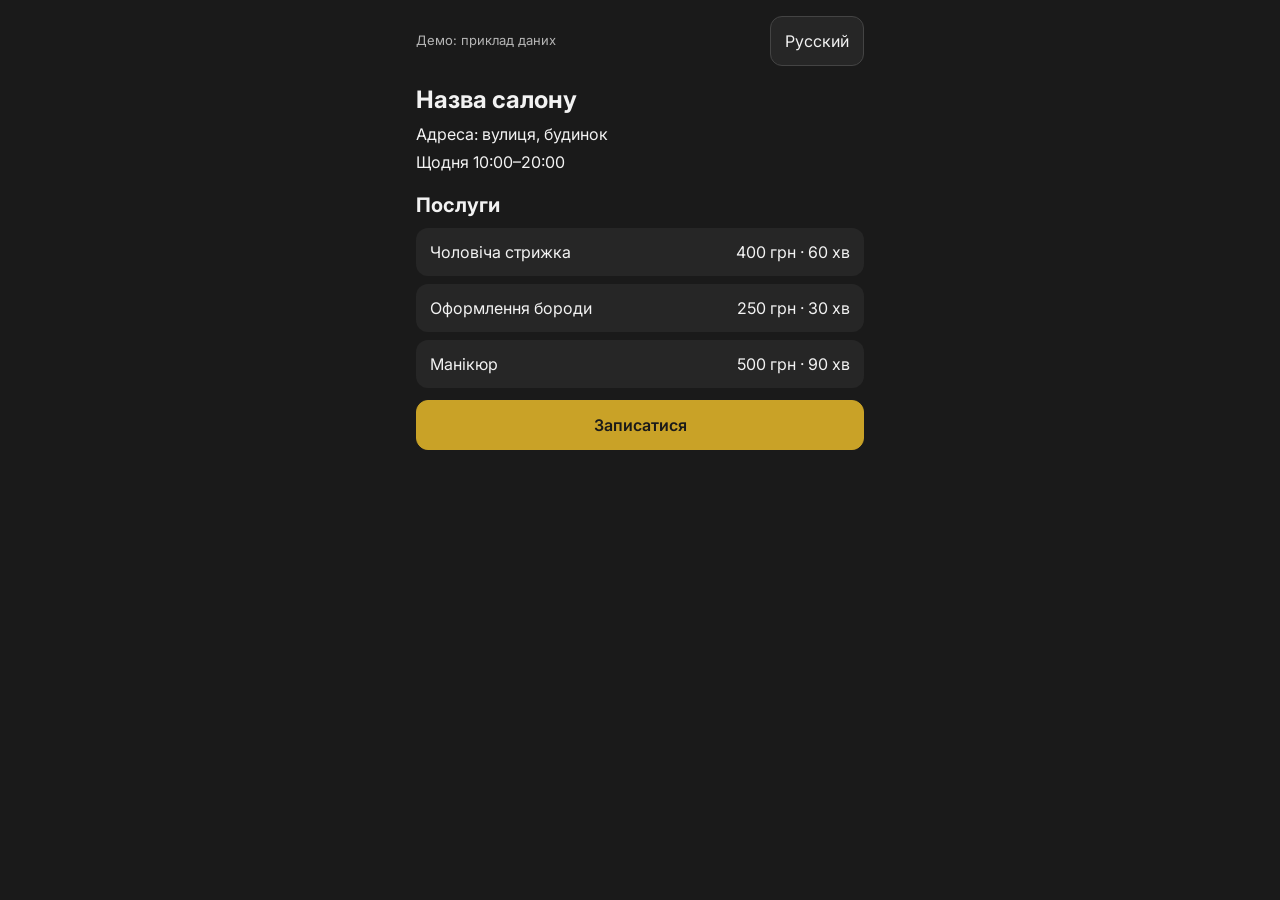
==== index.html @ b3f28f0e "Demo: client booking site and master page Co-Authored-By: Claude Sonnet 5.5 <noreply@anthropic.com>" ====
<!doctype html>
<html lang="uk">
<head>
<meta charset="utf-8">
<meta name="viewport" content="width=device-width, initial-scale=1">
<title>Запис до салону (демо)</title>
<link href="https://fonts.googleapis.com/css2?family=Inter:wght@400;600&display=swap" rel="stylesheet">
<link rel="stylesheet" href="style.css">
</head>
<body>
<div class="wrap">
  <header>
    <span class="demo" id="demo"></span>
    <button id="lang" type="button"></button>
  </header>
  <main id="app"><p>Завантажуємо…</p></main>
</div>

<script src="shared.js"></script>
<script>

const T = {
  uk: { demo:'Демо: приклад даних', other:'Русский', title:'Назва салону', address:'Адреса: вулиця, будинок', hours:'Щодня', services:'Послуги', min:'хв', cur:'грн',
    book:'Записатися', next:'Далі', back:'Назад', confirm:'Підтвердити запис', done:'Ви записані', cancel:'Скасувати запис', cancelled:'Запис скасовано',
    empty:'Вільного часу немає, оберіть інший день', taken:'Цей час уже зайнятий, оберіть інший', error:'Не вдалося. Спробуйте ще раз',
    service:'Оберіть послугу', master:'Оберіть майстра', time:'Оберіть день і час', contact:'Ваші дані', name:"Ім'я", phone:'Телефон', fill:"Вкажіть ім'я та телефон (щонайменше 9 цифр)",
    link:'Збережіть посилання, щоб скасувати запис:', home:'На головну', notFound:'Запис не знайдено' },
  ru: { demo:'Демо: пример данных', other:'Українська', title:'Название салона', address:'Адрес: улица, дом', hours:'Ежедневно', services:'Услуги', min:'мин', cur:'грн',
    book:'Записаться', next:'Далее', back:'Назад', confirm:'Подтвердить запись', done:'Вы записаны', cancel:'Отменить запись', cancelled:'Запись отменена',
    empty:'Свободного времени нет, выберите другой день', taken:'Это время уже занято, выберите другое', error:'Не получилось. Попробуйте ещё раз',
    service:'Выберите услугу', master:'Выберите мастера', time:'Выберите день и время', contact:'Ваши данные', name:'Имя', phone:'Телефон', fill:'Укажите имя и телефон (не меньше 9 цифр)',
    link:'Сохраните ссылку, чтобы отменить запись:', home:'На главную', notFound:'Запись не найдена' }
};

let lang = 'uk';
try { if (localStorage.getItem('lang') === 'ru') lang = 'ru'; } catch (e) {}
let screen = 'home', error = '', draft = {}, lastId = '';

const t = k => T[lang][k];
const app = document.getElementById('app');
// Демо: записи зберігаються лише в цьому браузері
const load = () => JSON.parse(localStorage.getItem('bookings') || '[]');
const save = list => localStorage.setItem('bookings', JSON.stringify(list));
const service = id => DB.services.find(s => s.id === id);
const master = id => DB.masters.find(m => m.id === id);
const pad = n => String(n).padStart(2, '0');
const hhmm = m => pad(Math.floor(m / 60)) + ':' + pad(m % 60);
const dayKey = d => d.getFullYear() + '-' + pad(d.getMonth() + 1) + '-' + pad(d.getDate());
const dayLabel = key => new Date(key + 'T00:00').toLocaleDateString(lang === 'uk' ? 'uk-UA' : 'ru-RU', { weekday:'short', day:'numeric', month:'short' });

function slots(date) {
  const dur = service(draft.service).min, now = new Date(), result = [];
  const busy = load().filter(b => b.master === draft.master && b.date === date && b.status === 'booked');
  for (let m = SALON.open * 60; m + dur <= SALON.close * 60; m += 30) {
    if (date === dayKey(now) && m <= now.getHours() * 60 + now.getMinutes()) continue;
    if (busy.some(b => m < b.start + b.min && b.start < m + dur)) continue;
    result.push(m);
  }
  return result;
}

function el(tag, props = {}, ...children) {
  const node = Object.assign(document.createElement(tag), props);
  node.append(...children.filter(Boolean));
  return node;
}
const button = (text, onclick, cls = '') => el('button', { type:'button', textContent:text, onclick, className:cls });
const go = name => { screen = name; error = ''; render(); window.scrollTo(0, 0); };
const option = (left, right, selected, onclick) => {
  const b = el('button', { type:'button', className:'option', onclick }, el('span', { textContent:left }), el('span', { textContent:right }));
  b.setAttribute('aria-pressed', selected);
  return b;
};
const price = s => `${s.price} ${t('cur')} · ${s.min} ${t('min')}`;
const summary = b => el('div', { className:'card' },
  el('p', { textContent:`${service(b.service)[lang]} · ${price(service(b.service))}` }),
  el('p', { textContent:master(b.master)[lang] }),
  el('p', { textContent:`${dayLabel(b.date)}, ${hhmm(b.start)}` }));

const screens = {
  home: () => [
    el('h1', { textContent:t('title') }),
    el('p', { textContent:t('address') }),
    el('p', { textContent:`${t('hours')} ${SALON.open}:00–${SALON.close}:00` }),
    el('h2', { textContent:t('services') }),
    ...SERVICES.map(s => el('div', { className:'card row' }, el('span', { textContent:s[lang] }), el('span', { textContent:price(s) }))),
    button(t('book'), () => { draft = {}; go('service'); }, 'primary')
  ],
  service: () => [
    el('h2', { textContent:t('service') }),
    ...SERVICES.map(s => option(s[lang], price(s), draft.service === s.id, () => { draft.service = s.id; delete draft.start; render(); })),
    draft.service && button(t('next'), () => {
      if (MASTERS.length === 1) { draft.master = MASTERS[0].id; go('time'); } else go('master');
    }, 'primary'),
    button(t('back'), () => go('home'), 'ghost')
  ],
  master: () => [
    el('h2', { textContent:t('master') }),
    ...MASTERS.map(m => option(m[lang], '', draft.master === m.id, () => { draft.master = m.id; delete draft.start; render(); })),
    draft.master && button(t('next'), () => go('time'), 'primary'),
    button(t('back'), () => go('service'), 'ghost')
  ],
  time: () => {
    const days = Array.from({ length:SALON.daysAhead }, (_, i) => { const d = new Date(); d.setDate(d.getDate() + i); return dayKey(d); });
    draft.date = draft.date || days[0];
    const select = el('select', { onchange: e => { draft.date = e.target.value; delete draft.start; error = ''; render(); } },
      ...days.map(d => el('option', { value:d, textContent:dayLabel(d), selected:d === draft.date })));
    select.style.cssText = 'width:100%;padding:12px;border-radius:12px;background:var(--card);color:var(--text);font:inherit;margin-bottom:12px';
    const free = slots(draft.date);
    return [
      el('h2', { textContent:t('time') }), select,
      free.length
        ? el('div', { className:'grid' }, ...free.map(m => {
            const b = button(hhmm(m), () => { draft.start = m; error = ''; render(); });
            b.setAttribute('aria-pressed', draft.start === m);
            return b;
          }))
        : el('p', { textContent:t('empty') }),
      free.includes(draft.start) && button(t('next'), () => go('contact'), 'primary'),
      button(t('back'), () => go(MASTERS.length === 1 ? 'service' : 'master'), 'ghost')
    ];
  },
  contact: () => {
    const field = (key, type) => el('label', { textContent:t(key) },
      el('input', { type, value:draft[key] || '', autocomplete:type === 'tel' ? 'tel' : 'name', maxLength:60, oninput:e => draft[key] = e.target.value }));
    return [
      el('h2', { textContent:t('contact') }),
      summary(draft), field('name', 'text'), field('phone', 'tel'),
      button(t('confirm'), confirmBooking, 'primary'),
      button(t('back'), () => go('time'), 'ghost')
    ];
  },
  done: () => {
    const b = load().find(x => x.id === lastId);
    const url = location.href.split('#')[0] + '#cancel=' + b.id;
    return [
      el('h1', { textContent:t('done') }), summary(b),
      el('p', { textContent:t('link') }), el('a', { href:url, textContent:url }),
      button(t('home'), () => go('home'), 'ghost')
    ];
  },
  cancel: () => {
    const b = load().find(x => x.id === lastId);
    const home = button(t('home'), () => { history.replaceState(null, '', location.pathname); go('home'); }, 'ghost');
    if (!b) return [ el('h2', { textContent:t('notFound') }), home ];
    if (b.status === 'cancelled') return [ el('h2', { textContent:t('cancelled') }), summary(b), home ];
    return [
      el('h2', { textContent:t('cancel') }), summary(b),
      button(t('cancel'), () => {
        try { save(load().map(x => x.id === b.id ? { ...x, status:'cancelled' } : x)); error = ''; }
        catch (e) { error = 'error'; }
        render();
      }, 'primary'),
      home
    ];
  }
};

function confirmBooking() {
  const name = (draft.name || '').trim(), phone = (draft.phone || '').trim();
  if (!name || phone.replace(/\D/g, '').length < 9) { error = 'fill'; return render(); }
  try {
    if (!slots(draft.date).includes(draft.start)) { delete draft.start; screen = 'time'; error = 'taken'; return render(); }
    lastId = Date.now().toString(36) + Math.random().toString(36).slice(2, 10);
    save([...load(), { id:lastId, service:draft.service, master:draft.master, date:draft.date, start:draft.start,
      min:service(draft.service).min, name, phone, status:'booked' }]);
    draft = {};
    go('done');
  } catch (e) { error = 'error'; render(); }
}

function render() {
  document.documentElement.lang = lang;
  document.getElementById('demo').textContent = t('demo');
  document.getElementById('lang').textContent = t('other');
  try {
    app.replaceChildren(...screens[screen]().filter(Boolean));
  } catch (e) {
    app.replaceChildren(el('p', { textContent:t('error') }));
  }
  if (error) app.append(el('p', { className:'error', textContent:t(error), role:'alert' }));
}

function route() {
  const match = location.hash.match(/^#cancel=(\w+)$/);
  if (match) { lastId = match[1]; screen = 'cancel'; }
  error = '';
  render();
}

document.getElementById('lang').onclick = () => {
  lang = lang === 'uk' ? 'ru' : 'uk';
  try { localStorage.setItem('lang', lang); } catch (e) {}
  render();
};
window.addEventListener('hashchange', route);
route();
</script>
</body>
</html>
---- style.css ----
:root { --bg:#1A1A1A; --text:#F2F2F2; --btn:#C9A227; --card:#262626; --muted:#b5b5b5; }
* { box-sizing:border-box; }
body { margin:0; background:var(--bg); color:var(--text); font:16px/1.5 Inter,system-ui,sans-serif; }
.wrap { max-width:480px; margin:0 auto; padding:16px; }
header { display:flex; justify-content:space-between; align-items:center; gap:8px; }
.demo { color:var(--muted); font-size:13px; }
h1 { font-size:24px; margin:16px 0 4px; }
h2 { font-size:20px; margin:16px 0 8px; }
p { margin:4px 0; }
button, input, select { font:inherit; border-radius:12px; }
button { cursor:pointer; border:1px solid #444; background:var(--card); color:var(--text); padding:12px 14px; }
button.primary { background:var(--btn); border-color:var(--btn); color:#1A1A1A; font-weight:600; width:100%; margin-top:12px; }
button.ghost { width:100%; margin-top:8px; background:none; }
button.option { display:flex; justify-content:space-between; gap:12px; width:100%; margin-top:8px; text-align:left; }
button[aria-pressed="true"] { border-color:var(--btn); box-shadow:0 0 0 1px var(--btn); }
.card { background:var(--card); border-radius:12px; padding:12px 14px; margin-top:8px; }
.row { display:flex; justify-content:space-between; gap:12px; }
.grid { display:grid; grid-template-columns:repeat(4,1fr); gap:8px; }
.grid button { padding:10px 0; }
.tabs { display:grid; grid-template-columns:repeat(3,1fr); gap:8px; margin-top:12px; }
.tabs button { padding:10px 4px; font-size:14px; }
label { display:block; margin-top:12px; }
input, select { width:100%; padding:12px; border:1px solid #555; background:var(--card); color:var(--text); margin-top:4px; }
.card input { background:var(--bg); }
.off { color:var(--muted); }
.error { color:#ff9b8f; margin-top:8px; }
a { color:var(--btn); word-break:break-all; }
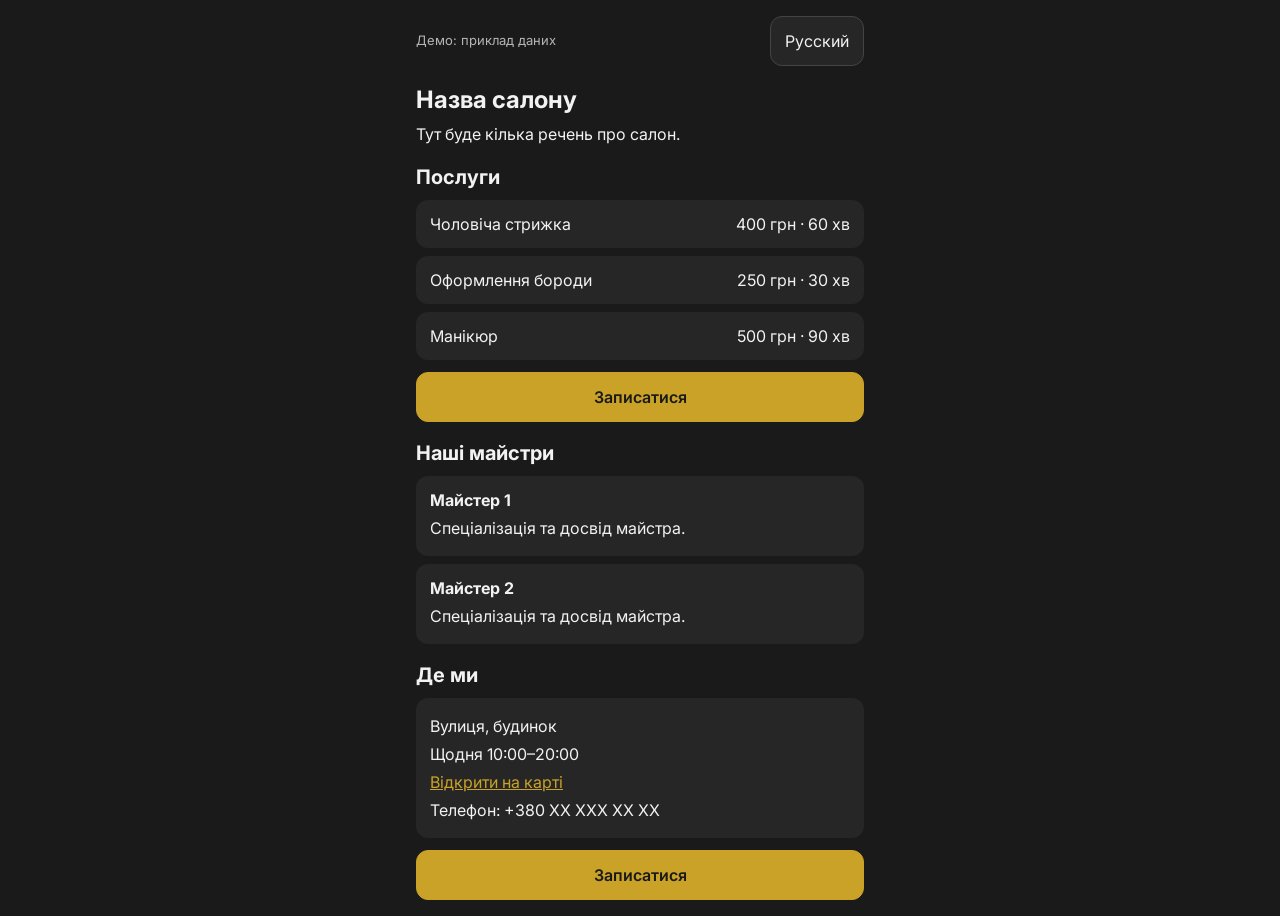
==== commit a0f2402e: "Add salon info, masters and contacts to the client page Co-Authored-By: Claude Sonnet 5.5 <noreply@a" ====
--- a/index.html
+++ b/index.html
@@ -20,12 +20,12 @@
 <script>
 
 const T = {
-  uk: { demo:'Демо: приклад даних', other:'Русский', title:'Назва салону', address:'Адреса: вулиця, будинок', hours:'Щодня', services:'Послуги', min:'хв', cur:'грн',
+  uk: { demo:'Демо: приклад даних', other:'Русский', hours:'Щодня', team:'Наші майстри', place:'Де ми', phoneLabel:'Телефон', map:'Відкрити на карті', writeTg:'Написати в Telegram', services:'Послуги', min:'хв', cur:'грн',
     book:'Записатися', next:'Далі', back:'Назад', confirm:'Підтвердити запис', done:'Ви записані', cancel:'Скасувати запис', cancelled:'Запис скасовано',
     empty:'Вільного часу немає, оберіть інший день', taken:'Цей час уже зайнятий, оберіть інший', error:'Не вдалося. Спробуйте ще раз',
     service:'Оберіть послугу', master:'Оберіть майстра', time:'Оберіть день і час', contact:'Ваші дані', name:"Ім'я", phone:'Телефон', fill:"Вкажіть ім'я та телефон (щонайменше 9 цифр)",
     link:'Збережіть посилання, щоб скасувати запис:', home:'На головну', notFound:'Запис не знайдено' },
-  ru: { demo:'Демо: пример данных', other:'Українська', title:'Название салона', address:'Адрес: улица, дом', hours:'Ежедневно', services:'Услуги', min:'мин', cur:'грн',
+  ru: { demo:'Демо: пример данных', other:'Українська', hours:'Ежедневно', team:'Наши мастера', place:'Где мы', phoneLabel:'Телефон', map:'Открыть на карте', writeTg:'Написать в Telegram', services:'Услуги', min:'мин', cur:'грн',
     book:'Записаться', next:'Далее', back:'Назад', confirm:'Подтвердить запись', done:'Вы записаны', cancel:'Отменить запись', cancelled:'Запись отменена',
     empty:'Свободного времени нет, выберите другой день', taken:'Это время уже занято, выберите другое', error:'Не получилось. Попробуйте ещё раз',
     service:'Выберите услугу', master:'Выберите мастера', time:'Выберите день и время', contact:'Ваши данные', name:'Имя', phone:'Телефон', fill:'Укажите имя и телефон (не меньше 9 цифр)',
@@ -78,14 +78,34 @@
   el('p', { textContent:`${dayLabel(b.date)}, ${hhmm(b.start)}` }));
 
 const screens = {
-  home: () => [
-    el('h1', { textContent:t('title') }),
-    el('p', { textContent:t('address') }),
-    el('p', { textContent:`${t('hours')} ${SALON.open}:00–${SALON.close}:00` }),
-    el('h2', { textContent:t('services') }),
-    ...SERVICES.map(s => el('div', { className:'card row' }, el('span', { textContent:s[lang] }), el('span', { textContent:price(s) }))),
-    button(t('book'), () => { draft = {}; go('service'); }, 'primary')
-  ],
+  home: () => {
+    const info = DB.info, address = info['address_' + lang];
+    const digits = info.phone.replace(/[^\d+]/g, ''), tg = info.telegram.replace(/^.*t\.me\/|@/g, '').replace(/\W/g, '');
+    const link = (text, href) => el('p', {}, el('a', { textContent:text, href, target:'_blank', rel:'noopener' }));
+    const book = () => button(t('book'), () => { draft = {}; go('service'); }, 'primary');
+    return [
+      el('h1', { textContent:info['name_' + lang] }),
+      el('p', { textContent:info['about_' + lang] }),
+      el('h2', { textContent:t('services') }),
+      ...SERVICES.map(s => el('div', { className:'card row' }, el('span', { textContent:s[lang] }), el('span', { textContent:price(s) }))),
+      book(),
+      el('h2', { textContent:t('team') }),
+      ...MASTERS.map(m => el('div', { className:'card' },
+        el('strong', { textContent:m[lang] }),
+        el('p', { textContent:m['about_' + lang] || '' }))),
+      el('h2', { textContent:t('place') }),
+      el('div', { className:'card' },
+        el('p', { textContent:address }),
+        el('p', { textContent:`${t('hours')} ${SALON.open}:00–${SALON.close}:00` }),
+        link(t('map'), 'https://www.google.com/maps/search/?api=1&query=' + encodeURIComponent(address)),
+        // номер-заглушка с XX не превращается в ссылку
+        digits.replace('+', '').length >= 9
+          ? el('p', {}, `${t('phoneLabel')}: `, el('a', { textContent:info.phone, href:'tel:' + digits }))
+          : el('p', { textContent:`${t('phoneLabel')}: ${info.phone}` }),
+        tg && link(t('writeTg'), 'https://t.me/' + tg)),
+      book()
+    ];
+  },
   service: () => [
     el('h2', { textContent:t('service') }),
     ...SERVICES.map(s => option(s[lang], price(s), draft.service === s.id, () => { draft.service = s.id; delete draft.start; render(); })),
--- a/style.css
+++ b/style.css
@@ -17,7 +17,7 @@
 .row { display:flex; justify-content:space-between; gap:12px; }
 .grid { display:grid; grid-template-columns:repeat(4,1fr); gap:8px; }
 .grid button { padding:10px 0; }
-.tabs { display:grid; grid-template-columns:repeat(3,1fr); gap:8px; margin-top:12px; }
+.tabs { display:grid; grid-template-columns:repeat(2,1fr); gap:8px; margin-top:12px; }
 .tabs button { padding:10px 4px; font-size:14px; }
 label { display:block; margin-top:12px; }
 input, select { width:100%; padding:12px; border:1px solid #555; background:var(--card); color:var(--text); margin-top:4px; }
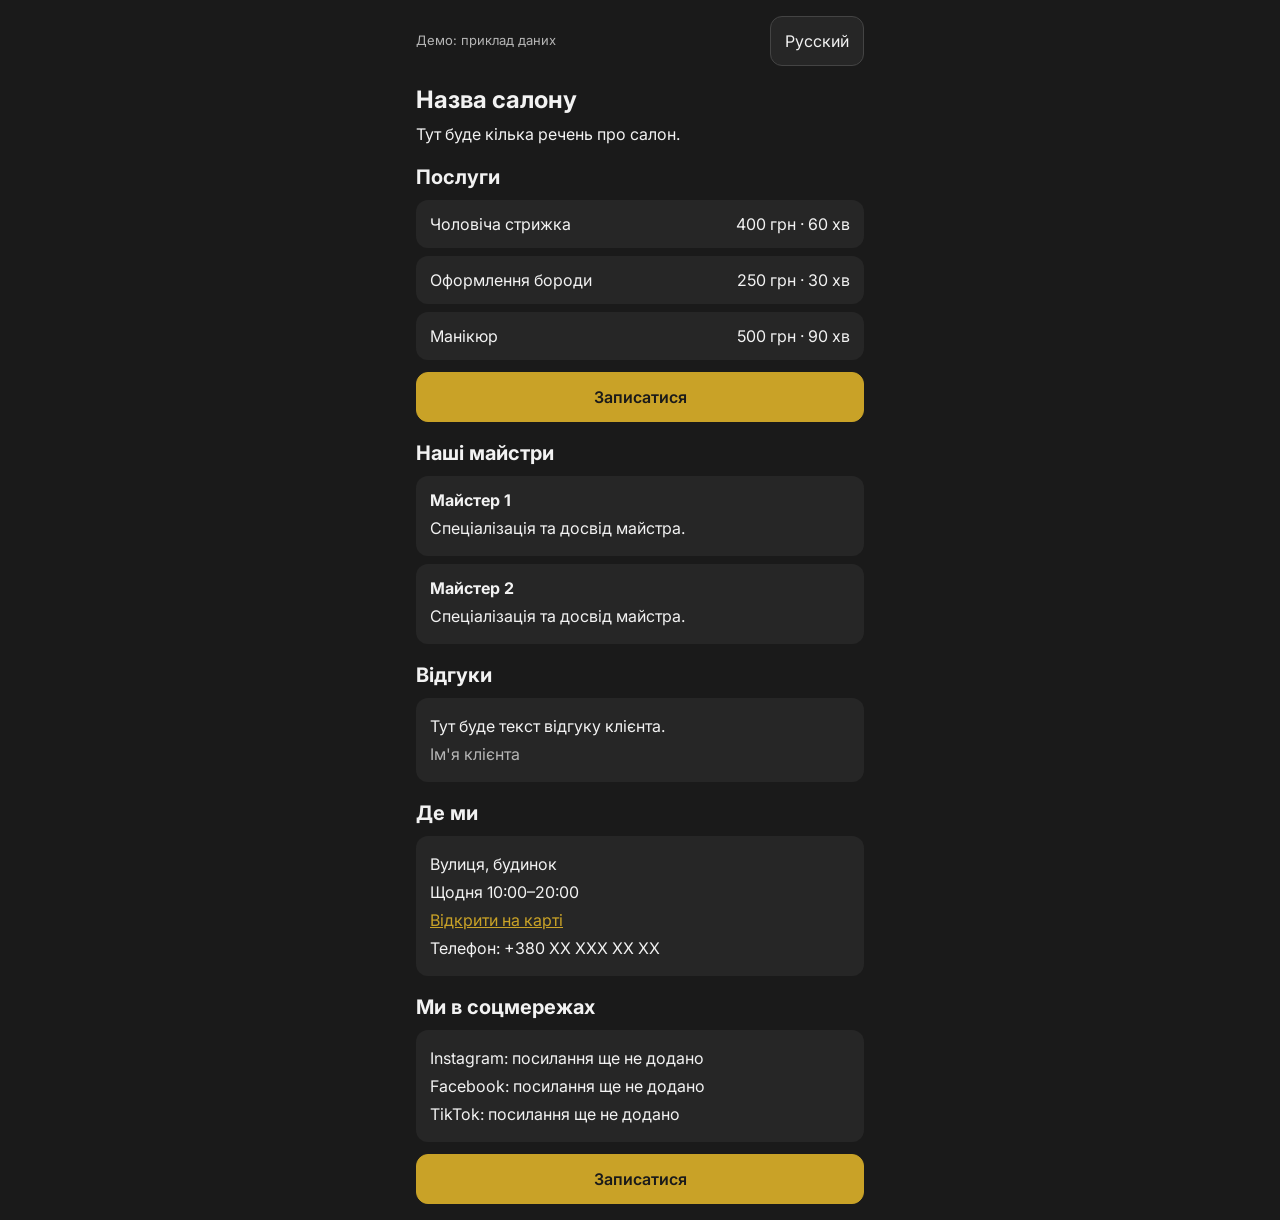
==== commit 079d8e57: "Add editable social links and reviews blocks Co-Authored-By: Claude Sonnet 5.5 <noreply@anthropic.co" ====
--- a/index.html
+++ b/index.html
@@ -5,7 +5,7 @@
 <meta name="viewport" content="width=device-width, initial-scale=1">
 <title>Запис до салону (демо)</title>
 <link href="https://fonts.googleapis.com/css2?family=Inter:wght@400;600&display=swap" rel="stylesheet">
-<link rel="stylesheet" href="style.css">
+<link rel="stylesheet" href="style.css?v=3">
 </head>
 <body>
 <div class="wrap">
@@ -16,16 +16,16 @@
   <main id="app"><p>Завантажуємо…</p></main>
 </div>
 
-<script src="shared.js"></script>
+<script src="shared.js?v=3"></script>
 <script>
 
 const T = {
-  uk: { demo:'Демо: приклад даних', other:'Русский', hours:'Щодня', team:'Наші майстри', place:'Де ми', phoneLabel:'Телефон', map:'Відкрити на карті', writeTg:'Написати в Telegram', services:'Послуги', min:'хв', cur:'грн',
+  uk: { demo:'Демо: приклад даних', other:'Русский', hours:'Щодня', team:'Наші майстри', place:'Де ми', phoneLabel:'Телефон', map:'Відкрити на карті', writeTg:'Написати в Telegram', reviews:'Відгуки', social:'Ми в соцмережах', noLink:'посилання ще не додано', services:'Послуги', min:'хв', cur:'грн',
     book:'Записатися', next:'Далі', back:'Назад', confirm:'Підтвердити запис', done:'Ви записані', cancel:'Скасувати запис', cancelled:'Запис скасовано',
     empty:'Вільного часу немає, оберіть інший день', taken:'Цей час уже зайнятий, оберіть інший', error:'Не вдалося. Спробуйте ще раз',
     service:'Оберіть послугу', master:'Оберіть майстра', time:'Оберіть день і час', contact:'Ваші дані', name:"Ім'я", phone:'Телефон', fill:"Вкажіть ім'я та телефон (щонайменше 9 цифр)",
     link:'Збережіть посилання, щоб скасувати запис:', home:'На головну', notFound:'Запис не знайдено' },
-  ru: { demo:'Демо: пример данных', other:'Українська', hours:'Ежедневно', team:'Наши мастера', place:'Где мы', phoneLabel:'Телефон', map:'Открыть на карте', writeTg:'Написать в Telegram', services:'Услуги', min:'мин', cur:'грн',
+  ru: { demo:'Демо: пример данных', other:'Українська', hours:'Ежедневно', team:'Наши мастера', place:'Где мы', phoneLabel:'Телефон', map:'Открыть на карте', writeTg:'Написать в Telegram', reviews:'Отзывы', social:'Мы в соцсетях', noLink:'ссылка ещё не добавлена', services:'Услуги', min:'мин', cur:'грн',
     book:'Записаться', next:'Далее', back:'Назад', confirm:'Подтвердить запись', done:'Вы записаны', cancel:'Отменить запись', cancelled:'Запись отменена',
     empty:'Свободного времени нет, выберите другой день', taken:'Это время уже занято, выберите другое', error:'Не получилось. Попробуйте ещё раз',
     service:'Выберите услугу', master:'Выберите мастера', time:'Выберите день и время', contact:'Ваши данные', name:'Имя', phone:'Телефон', fill:'Укажите имя и телефон (не меньше 9 цифр)',
@@ -93,6 +93,10 @@
       ...MASTERS.map(m => el('div', { className:'card' },
         el('strong', { textContent:m[lang] }),
         el('p', { textContent:m['about_' + lang] || '' }))),
+      ...(DB.reviews.on && DB.reviews.items.length ? [
+        el('h2', { textContent:t('reviews') }),
+        ...DB.reviews.items.map(r => el('div', { className:'card' }, el('p', { textContent:r.text }), el('p', { className:'off', textContent:r.author })))
+      ] : []),
       el('h2', { textContent:t('place') }),
       el('div', { className:'card' },
         el('p', { textContent:address }),
@@ -103,6 +107,14 @@
           ? el('p', {}, `${t('phoneLabel')}: `, el('a', { textContent:info.phone, href:'tel:' + digits }))
           : el('p', { textContent:`${t('phoneLabel')}: ${info.phone}` }),
         tg && link(t('writeTg'), 'https://t.me/' + tg)),
+      ...(DB.social.on && DB.social.items.length ? [
+        el('h2', { textContent:t('social') }),
+        el('div', { className:'card' }, ...DB.social.items.map(s => {
+          const url = s.url.trim();
+          // всё без http(s) получает https://, чтобы нельзя было вставить javascript:
+          return url ? link(s.name, /^https?:\/\//i.test(url) ? url : 'https://' + url) : el('p', { textContent:`${s.name}: ${t('noLink')}` });
+        }))
+      ] : []),
       book()
     ];
   },
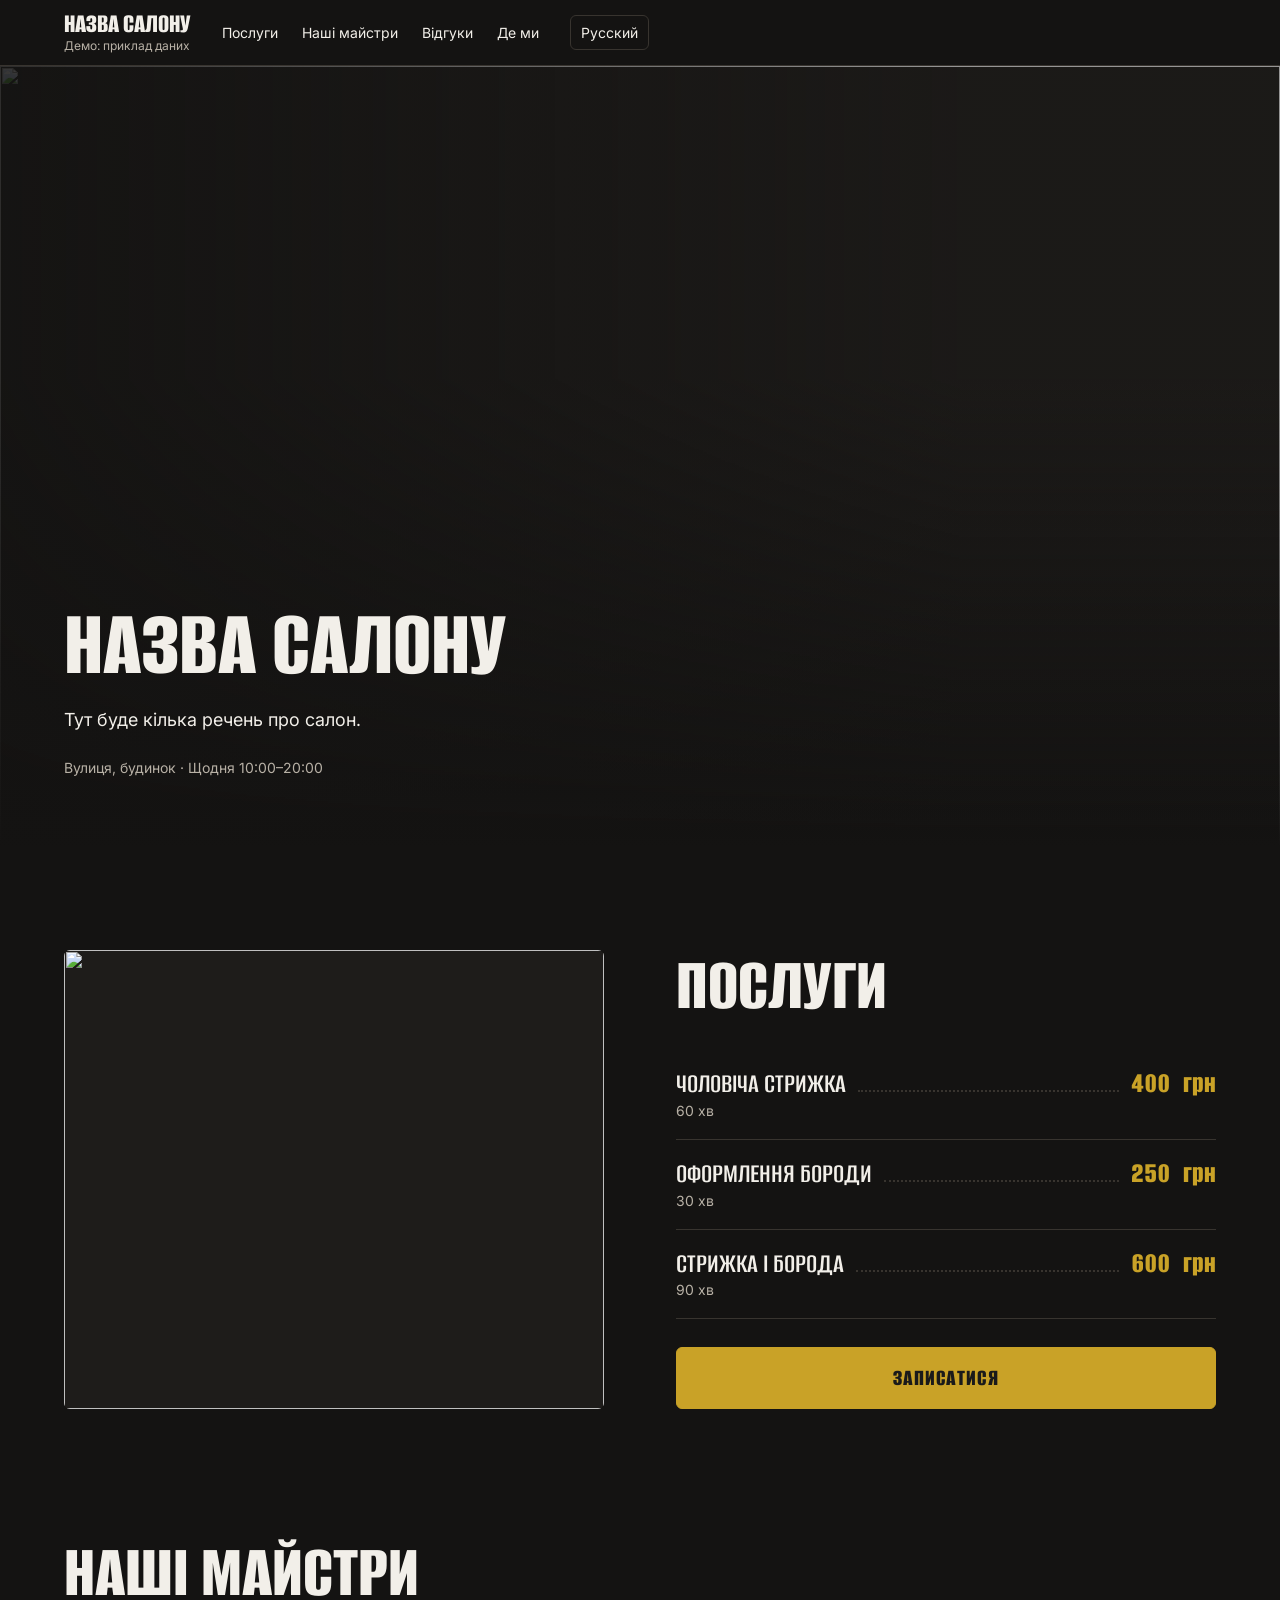
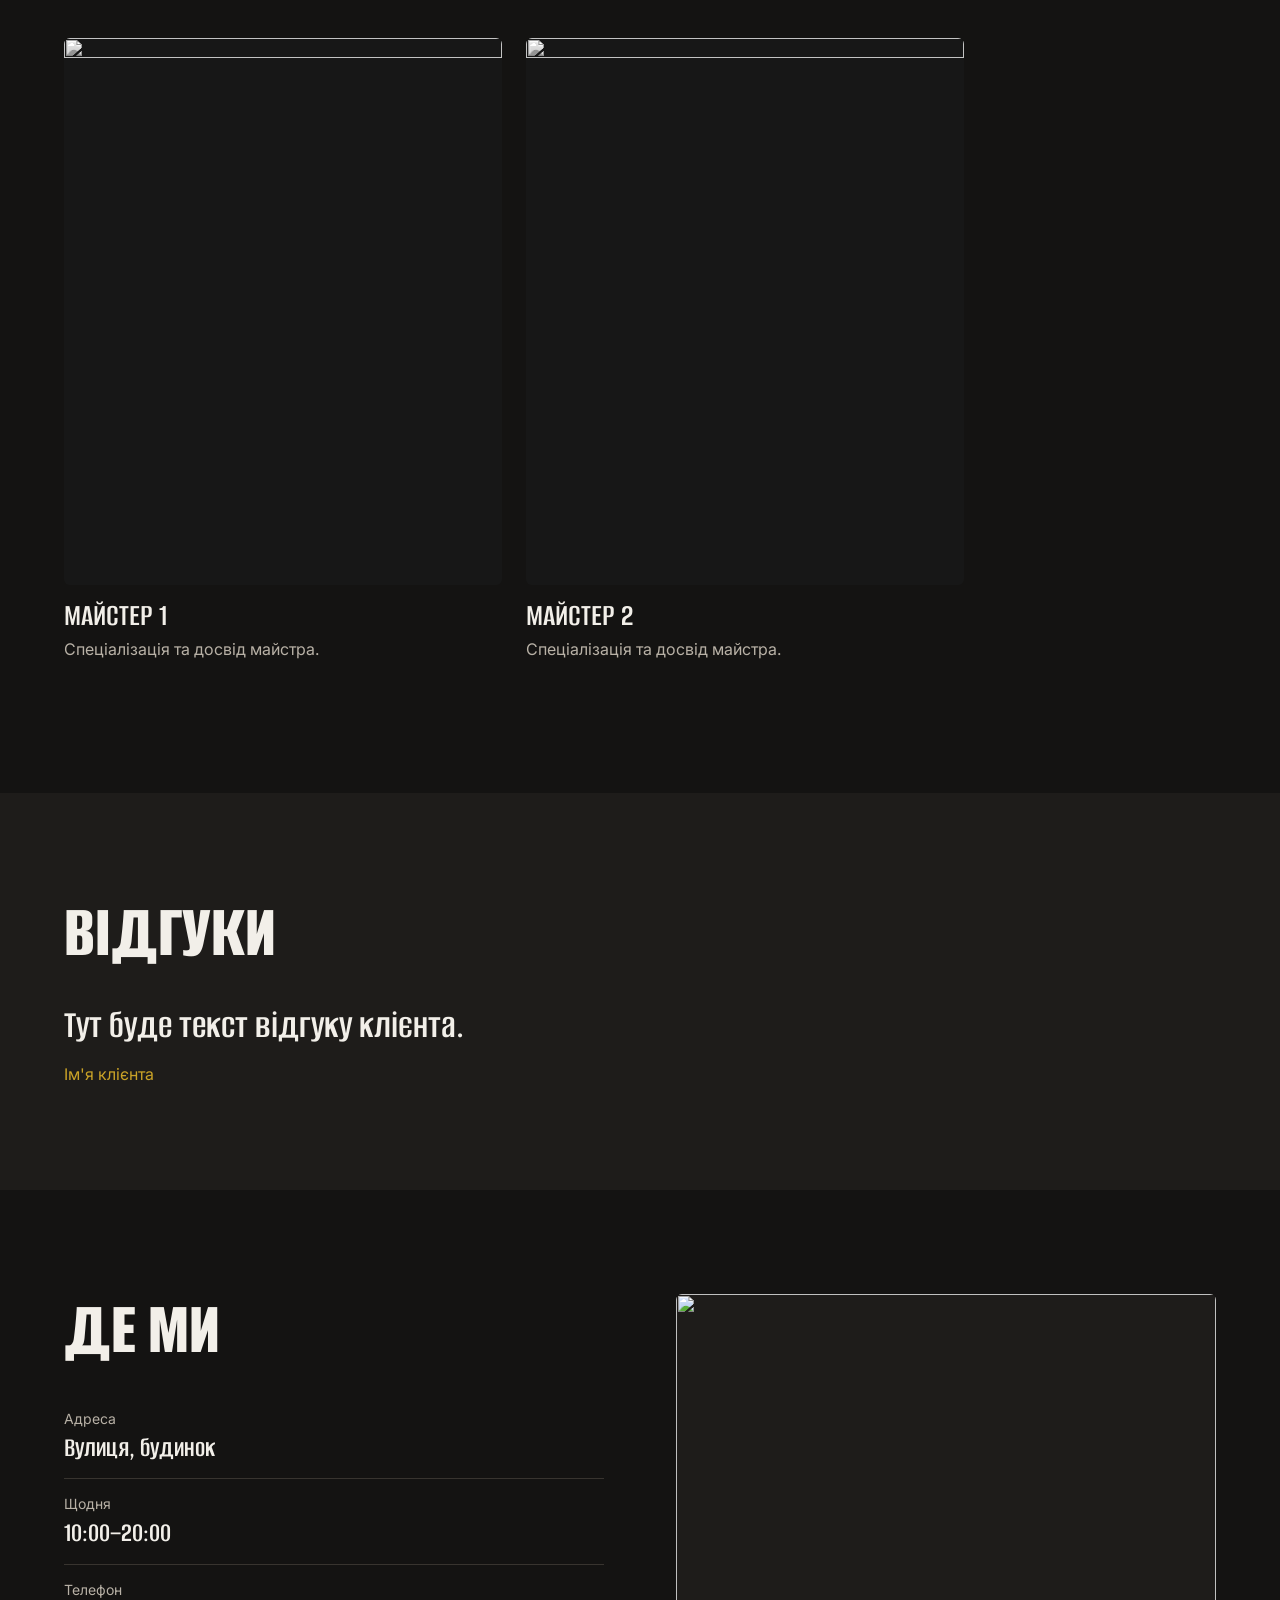
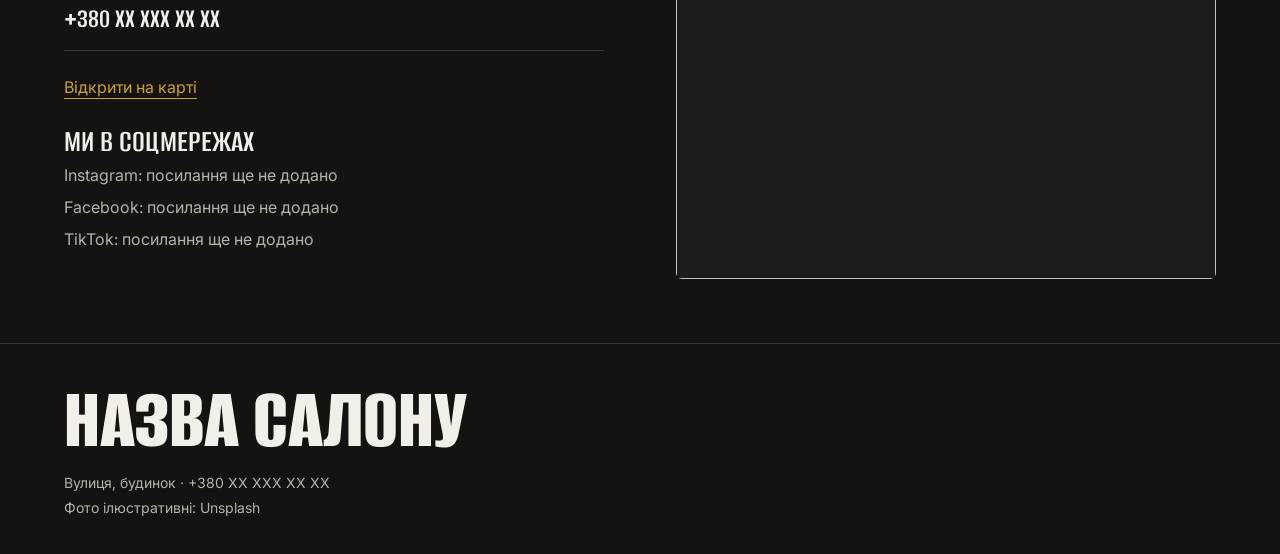
==== commit 3704f723: "Redesign the client page: dark barbershop style, photos, single booking button Co-Authored-By: Claud" ====
--- a/index.html
+++ b/index.html
@@ -4,28 +4,31 @@
 <meta charset="utf-8">
 <meta name="viewport" content="width=device-width, initial-scale=1">
 <title>Запис до салону (демо)</title>
-<link href="https://fonts.googleapis.com/css2?family=Inter:wght@400;600&display=swap" rel="stylesheet">
-<link rel="stylesheet" href="style.css?v=3">
+<link href="https://fonts.googleapis.com/css2?family=Alumni+Sans:wght@600;800&family=Inter:wght@400;600&display=swap" rel="stylesheet">
+<link rel="stylesheet" href="style.css?v=5">
+<link rel="stylesheet" href="site.css?v=6">
 </head>
-<body>
-<div class="wrap">
-  <header>
-    <span class="demo" id="demo"></span>
+<body class="site">
+<header class="top">
+  <div class="in">
+    <div class="brand"><span id="brand"></span><span class="demo" id="demo"></span></div>
+    <nav id="nav"></nav>
     <button id="lang" type="button"></button>
-  </header>
-  <main id="app"><p>Завантажуємо…</p></main>
-</div>
-
-<script src="shared.js?v=3"></script>
+  </div>
+</header>
+<main id="app"><p>Завантажуємо…</p></main>
+<footer id="foot"></footer>
+
+<script src="shared.js?v=5"></script>
 <script>
 
 const T = {
-  uk: { demo:'Демо: приклад даних', other:'Русский', hours:'Щодня', team:'Наші майстри', place:'Де ми', phoneLabel:'Телефон', map:'Відкрити на карті', writeTg:'Написати в Telegram', reviews:'Відгуки', social:'Ми в соцмережах', noLink:'посилання ще не додано', services:'Послуги', min:'хв', cur:'грн',
+  uk: { demo:'Демо: приклад даних', other:'Русский', hours:'Щодня', team:'Наші майстри', place:'Де ми', phoneLabel:'Телефон', addressLabel:'Адреса', map:'Відкрити на карті', writeTg:'Написати в Telegram', reviews:'Відгуки', social:'Ми в соцмережах', noLink:'посилання ще не додано', photos:'Фото ілюстративні: Unsplash', services:'Послуги', min:'хв', cur:'грн',
     book:'Записатися', next:'Далі', back:'Назад', confirm:'Підтвердити запис', done:'Ви записані', cancel:'Скасувати запис', cancelled:'Запис скасовано',
     empty:'Вільного часу немає, оберіть інший день', taken:'Цей час уже зайнятий, оберіть інший', error:'Не вдалося. Спробуйте ще раз',
     service:'Оберіть послугу', master:'Оберіть майстра', time:'Оберіть день і час', contact:'Ваші дані', name:"Ім'я", phone:'Телефон', fill:"Вкажіть ім'я та телефон (щонайменше 9 цифр)",
     link:'Збережіть посилання, щоб скасувати запис:', home:'На головну', notFound:'Запис не знайдено' },
-  ru: { demo:'Демо: пример данных', other:'Українська', hours:'Ежедневно', team:'Наши мастера', place:'Где мы', phoneLabel:'Телефон', map:'Открыть на карте', writeTg:'Написать в Telegram', reviews:'Отзывы', social:'Мы в соцсетях', noLink:'ссылка ещё не добавлена', services:'Услуги', min:'мин', cur:'грн',
+  ru: { demo:'Демо: пример данных', other:'Українська', hours:'Ежедневно', team:'Наши мастера', place:'Где мы', phoneLabel:'Телефон', addressLabel:'Адрес', map:'Открыть на карте', writeTg:'Написать в Telegram', reviews:'Отзывы', social:'Мы в соцсетях', noLink:'ссылка ещё не добавлена', photos:'Фото иллюстративные: Unsplash', services:'Услуги', min:'мин', cur:'грн',
     book:'Записаться', next:'Далее', back:'Назад', confirm:'Подтвердить запись', done:'Вы записаны', cancel:'Отменить запись', cancelled:'Запись отменена',
     empty:'Свободного времени нет, выберите другой день', taken:'Это время уже занято, выберите другое', error:'Не получилось. Попробуйте ещё раз',
     service:'Выберите услугу', master:'Выберите мастера', time:'Выберите день и время', contact:'Ваши данные', name:'Имя', phone:'Телефон', fill:'Укажите имя и телефон (не меньше 9 цифр)',
@@ -81,42 +84,54 @@
   home: () => {
     const info = DB.info, address = info['address_' + lang];
     const digits = info.phone.replace(/[^\d+]/g, ''), tg = info.telegram.replace(/^.*t\.me\/|@/g, '').replace(/\W/g, '');
-    const link = (text, href) => el('p', {}, el('a', { textContent:text, href, target:'_blank', rel:'noopener' }));
-    const book = () => button(t('book'), () => { draft = {}; go('service'); }, 'primary');
-    return [
-      el('h1', { textContent:info['name_' + lang] }),
-      el('p', { textContent:info['about_' + lang] }),
-      el('h2', { textContent:t('services') }),
-      ...SERVICES.map(s => el('div', { className:'card row' }, el('span', { textContent:s[lang] }), el('span', { textContent:price(s) }))),
-      book(),
-      el('h2', { textContent:t('team') }),
-      ...MASTERS.map(m => el('div', { className:'card' },
-        el('strong', { textContent:m[lang] }),
-        el('p', { textContent:m['about_' + lang] || '' }))),
-      ...(DB.reviews.on && DB.reviews.items.length ? [
-        el('h2', { textContent:t('reviews') }),
-        ...DB.reviews.items.map(r => el('div', { className:'card' }, el('p', { textContent:r.text }), el('p', { className:'off', textContent:r.author })))
-      ] : []),
-      el('h2', { textContent:t('place') }),
-      el('div', { className:'card' },
-        el('p', { textContent:address }),
-        el('p', { textContent:`${t('hours')} ${SALON.open}:00–${SALON.close}:00` }),
-        link(t('map'), 'https://www.google.com/maps/search/?api=1&query=' + encodeURIComponent(address)),
-        // номер-заглушка с XX не превращается в ссылку
-        digits.replace('+', '').length >= 9
-          ? el('p', {}, `${t('phoneLabel')}: `, el('a', { textContent:info.phone, href:'tel:' + digits }))
-          : el('p', { textContent:`${t('phoneLabel')}: ${info.phone}` }),
-        tg && link(t('writeTg'), 'https://t.me/' + tg)),
-      ...(DB.social.on && DB.social.items.length ? [
-        el('h2', { textContent:t('social') }),
-        el('div', { className:'card' }, ...DB.social.items.map(s => {
-          const url = s.url.trim();
-          // всё без http(s) получает https://, чтобы нельзя было вставить javascript:
-          return url ? link(s.name, /^https?:\/\//i.test(url) ? url : 'https://' + url) : el('p', { textContent:`${s.name}: ${t('noLink')}` });
-        }))
-      ] : []),
-      book()
-    ];
+    const link = (textContent, href) => el('a', { textContent, href, target:'_blank', rel:'noopener' });
+    const h = (tag, textContent) => el(tag, { textContent });
+    const book = () => button(t('book'), startBooking, 'primary');
+    const fact = (label, value) => el('div', {}, h('dt', label), el('dd', {}, value));
+    const social = DB.social.on ? DB.social.items.map(s => {
+      const url = s.url.trim();
+      // всё без http(s) получает https://, чтобы нельзя было вставить javascript:
+      return url ? link(s.name, /^https?:\/\//i.test(url) ? url : 'https://' + url) : el('span', { textContent:`${s.name}: ${t('noLink')}` });
+    }) : [];
+    return [
+      el('div', { className:'hero' },
+        photo(PHOTOS.hero, 1920, '', 'eager'),
+        el('div', {},
+          h('h1', info['name_' + lang]),
+          h('p', info['about_' + lang]),
+          el('p', { className:'meta', textContent:`${address} · ${t('hours')} ${SALON.open}:00–${SALON.close}:00` }))),
+      el('section', { id:'services', className:'split' },
+        photo(PHOTOS.tools, 900, 'shot'),
+        el('div', {}, h('h2', t('services')),
+          el('ul', { className:'menu' }, ...SERVICES.map(s => el('li', {},
+            el('button', { type:'button', onclick:() => { draft = { service:s.id }; go('service'); } },
+              el('span', { className:'line' },
+                el('span', { className:'name', textContent:s[lang] }),
+                el('span', { className:'dots' }),
+                el('span', { className:'cost', textContent:`${s.price} ${t('cur')}` })),
+              el('span', { className:'dur', textContent:`${s.min} ${t('min')}` }))))),
+          book())),
+      el('section', { id:'team' }, h('h2', t('team')),
+        el('div', { className:'masters' }, ...MASTERS.map((m, i) => el('figure', {},
+          photo(PHOTOS.masters[i % PHOTOS.masters.length], 700),
+          el('figcaption', {}, h('h3', m[lang]), h('p', m['about_' + lang] || '')))))),
+      DB.reviews.on && DB.reviews.items.length &&
+        el('section', { id:'reviews', className:'quotes' }, h('h2', t('reviews')),
+          el('div', { className:'list' }, ...DB.reviews.items.map(r => el('blockquote', {}, h('p', r.text), h('cite', r.author))))),
+      el('section', { id:'place', className:'split' },
+        el('div', {}, h('h2', t('place')),
+          el('dl', { className:'facts' },
+            fact(t('addressLabel'), address),
+            fact(t('hours'), `${SALON.open}:00–${SALON.close}:00`),
+            // номер-заглушка с XX не превращается в ссылку
+            fact(t('phoneLabel'), digits.replace('+', '').length >= 9 ? el('a', { textContent:info.phone, href:'tel:' + digits }) : info.phone)),
+          el('div', { className:'links' },
+            link(t('map'), 'https://www.google.com/maps/search/?api=1&query=' + encodeURIComponent(address)),
+            tg && link(t('writeTg'), 'https://t.me/' + tg)),
+          social.length && h('h3', t('social')),
+          social.length && el('div', { className:'links' }, ...social)),
+        photo(PHOTOS.chair, 900, 'shot'))
+    ].filter(Boolean);
   },
   service: () => [
     el('h2', { textContent:t('service') }),
@@ -201,7 +216,32 @@
   } catch (e) { error = 'error'; render(); }
 }
 
+// Временные стоковые фото (Unsplash) — заменить на фото салона
+const PHOTOS = {
+  hero:'photo-1585747860715-2ba37e788b70', tools:'photo-1621605815971-fbc98d665033', chair:'photo-1503951914875-452162b0f3f1',
+  masters:['photo-1647140655214-e4a2d914971f', 'photo-1599351431202-1e0f0137899a']
+};
+const photo = (id, width, className = '', loading = 'lazy') =>
+  el('img', { loading, className, alt:'', src:`https://images.unsplash.com/${id}?auto=format&fit=crop&w=${width}&q=75` });
+const startBooking = () => { draft = {}; go('service'); };
+function scrollToSection(id) {
+  if (screen !== 'home') { history.replaceState(null, '', location.pathname); go('home'); }
+  document.getElementById(id)?.scrollIntoView();
+}
+function renderChrome() {
+  const items = [['services', 'services'], ['team', 'team'],
+    DB.reviews.on && DB.reviews.items.length && ['reviews', 'reviews'], ['place', 'place']].filter(Boolean);
+  document.getElementById('brand').textContent = DB.info['name_' + lang];
+  document.getElementById('nav').replaceChildren(...items.map(([id, key]) => button(t(key), () => scrollToSection(id))));
+  document.getElementById('foot').replaceChildren(
+    el('strong', { textContent:DB.info['name_' + lang] }),
+    el('p', { textContent:`${DB.info['address_' + lang]} · ${DB.info.phone}` }),
+    el('p', { textContent:t('photos') }));
+  app.className = screen === 'home' ? '' : 'narrow';
+}
+
 function render() {
+  renderChrome();
   document.documentElement.lang = lang;
   document.getElementById('demo').textContent = t('demo');
   document.getElementById('lang').textContent = t('other');
--- a/site.css
+++ b/site.css
@@ -0,0 +1,82 @@
+/* Сайт клиента: тёмный барбершоп */
+:root { --bg:#141312; --panel:#1E1C1A; --text:#F2EFE9; --muted:#B8B1A6; --line:#38342F; --display:'Alumni Sans','Oswald',sans-serif; --pad:clamp(20px,5vw,72px); }
+html { scrollbar-color:var(--line) var(--bg); }
+::selection { background:var(--btn); color:#141312; }
+:focus-visible { outline:2px solid var(--btn); outline-offset:3px; }
+body.site { background:var(--bg); color:var(--text); caret-color:var(--btn); }
+.site h1, .site h2, .site h3 { font-family:var(--display); text-transform:uppercase; line-height:.95; text-wrap:balance; }
+.site h2 { font-size:clamp(44px,6vw,76px); font-weight:800; margin:0 0 28px; }
+.site h3 { font-size:32px; font-weight:600; margin:0 0 6px; }
+.site button { border-radius:6px; transition:background-color .2s, border-color .2s, color .2s; }
+.site button.primary { font-family:var(--display); font-size:24px; font-weight:800; text-transform:uppercase; letter-spacing:.04em; padding:12px 36px; }
+.site button.primary:hover { background:#DDB73B; }
+.site button:not(.primary):hover { border-color:var(--btn); }
+
+.top { position:sticky; top:0; z-index:2; background:var(--bg); border-bottom:1px solid var(--line); }
+.top .in { display:flex; flex-wrap:wrap; align-items:center; gap:6px 20px; padding:10px var(--pad); }
+.brand { margin-right:auto; display:flex; flex-direction:column; font:800 28px/1 var(--display); text-transform:uppercase; }
+.brand .demo { font:400 12px/1.4 Inter,system-ui,sans-serif; text-transform:none; }
+nav { order:3; width:100%; display:flex; gap:2px; overflow-x:auto; }
+.site nav button, .site #lang { background:none; border-color:transparent; white-space:nowrap; padding:6px 10px; font-size:14px; }
+.site #lang { border-color:var(--line); }
+
+.site main { padding:0; }
+.site main.narrow { max-width:480px; margin:0 auto; padding:24px 16px 48px; min-height:60vh; }
+.site main.narrow h2 { font-size:42px; margin-bottom:16px; }
+
+.hero { position:relative; isolation:isolate; display:flex; align-items:flex-end; min-height:54svh; padding:48px var(--pad) 32px; overflow:hidden; background:var(--panel); }
+.hero > img { position:absolute; inset:0; z-index:-2; width:100%; height:100%; object-fit:cover; animation:settle 1.6s cubic-bezier(.16,1,.3,1) both; }
+.hero::after { content:''; position:absolute; inset:0; z-index:-1; background:linear-gradient(90deg,rgba(20,19,18,.85),rgba(20,19,18,.25) 75%),linear-gradient(0deg,var(--bg),transparent 60%); }
+.site .hero h1 { font-size:clamp(64px,11vw,96px); font-weight:800; margin:0 0 16px; max-width:9em; }
+.hero p { max-width:34em; font-size:18px; }
+.hero .meta { margin-top:24px; font-size:14px; color:var(--muted); }
+@keyframes settle { from { transform:scale(1.08); } to { transform:scale(1); } }
+
+.site section { padding:56px var(--pad) 24px; scroll-margin-top:96px; }
+.split { display:grid; grid-template-columns:minmax(0,1fr); gap:40px; align-items:start; }
+.shot { width:100%; height:100%; object-fit:cover; border-radius:6px; background:var(--panel); }
+#services .shot { display:none; }
+
+.menu { list-style:none; margin:0 0 16px; padding:0; }
+.site .menu button { display:block; width:100%; padding:18px 0; text-align:left; background:none; border:0; border-bottom:1px solid var(--line); border-radius:0; }
+.line { display:flex; align-items:baseline; gap:12px; }
+.line .name { font:600 28px/1.1 var(--display); text-transform:uppercase; }
+.line .dots { flex:1; min-width:16px; border-bottom:2px dotted var(--line); }
+.line .cost { font:800 30px/1 var(--display); color:var(--btn); white-space:nowrap; font-variant-numeric:tabular-nums; }
+.menu .dur { display:block; color:var(--muted); font-size:14px; }
+.site .menu button:hover .name { color:var(--btn); }
+
+
+.masters { display:grid; gap:32px 24px; grid-template-columns:repeat(auto-fit,minmax(260px,1fr)); max-width:900px; }
+.masters figure { margin:0; }
+.masters img { display:block; width:100%; aspect-ratio:4/5; object-fit:cover; border-radius:6px; background:var(--panel); margin-bottom:16px; filter:grayscale(1) contrast(1.05); }
+.masters p { color:var(--muted); }
+
+.site section.quotes { background:var(--panel); margin-top:56px; padding-bottom:56px; }
+.quotes .list { display:grid; gap:32px 56px; grid-template-columns:repeat(auto-fit,minmax(280px,1fr)); }
+blockquote { margin:0; }
+blockquote p { font:600 clamp(28px,3.5vw,40px)/1.15 var(--display); margin-bottom:14px; }
+blockquote cite { font-style:normal; color:var(--btn); }
+
+.facts { margin:0 0 24px; }
+.facts div { padding:14px 0; border-bottom:1px solid var(--line); }
+.facts dt { color:var(--muted); font-size:14px; }
+.facts dd { margin:2px 0 0; font:600 28px/1.2 var(--display); }
+.links { display:flex; flex-wrap:wrap; gap:8px 24px; margin-bottom:28px; }
+.links a { text-underline-offset:5px; }
+.links span { color:var(--muted); }
+#place .shot { aspect-ratio:4/3; }
+
+.site footer { max-width:none; margin:40px 0 0; padding:32px var(--pad); border-top:1px solid var(--line); color:var(--muted); font-size:14px; }
+footer strong { display:block; color:var(--text); font:800 clamp(40px,8vw,88px)/1 var(--display); text-transform:uppercase; margin-bottom:8px; }
+
+@media (min-width:800px) {
+  nav { order:0; width:auto; }
+  .hero { min-height:calc(100svh - 120px); padding-bottom:64px; }
+  .site section { padding-top:104px; scroll-margin-top:64px; }
+  .split { grid-template-columns:minmax(0,1fr) minmax(0,1fr); gap:72px; align-items:stretch; }
+  #services .shot { display:block; max-height:640px; }
+  .site section.quotes { margin-top:104px; padding-bottom:104px; }
+  #place .shot { aspect-ratio:auto; min-height:420px; }
+}
+@media (prefers-reduced-motion:reduce) { .hero > img { animation:none; } .site button { transition:none; } }
